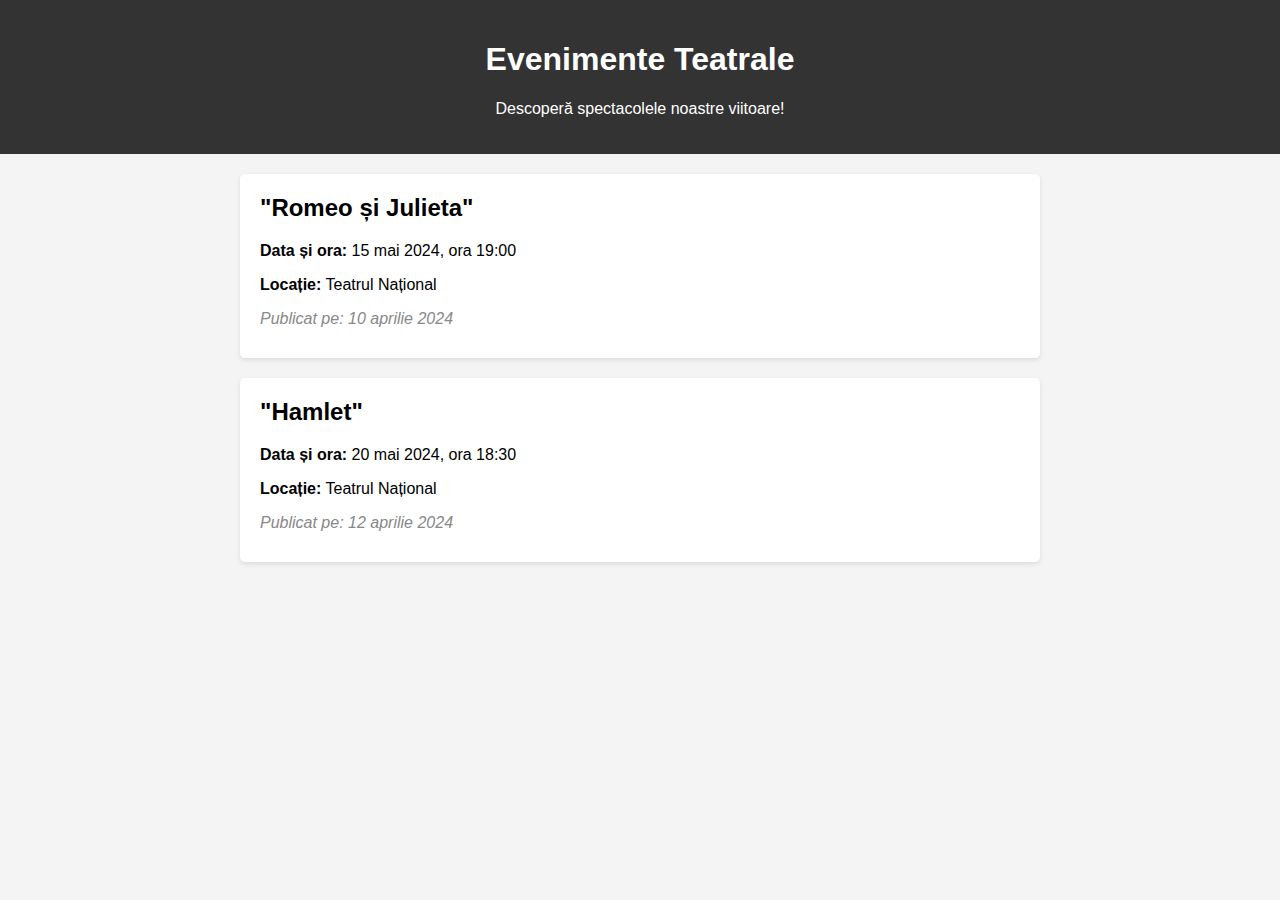
==== evenimente.html @ 4bb1abd0 "Terminat" ====
<!DOCTYPE html>
<html lang="ro">
<head>
    <meta charset="UTF-8">
    <meta name="viewport" content="width=device-width, initial-scale=1.0">
    <title>Evenimente Teatrale</title>
    <style>
        body {
            font-family: Arial, sans-serif;
            margin: 0;
            padding: 0;
            background-color: #f4f4f4;
        }
        header {
            background-color: #333;
            color: #fff;
            padding: 20px 0;
            text-align: center;
        }
        .container {
            max-width: 800px;
            margin: 20px auto;
            padding: 0 20px;
        }
        .event {
            background-color: #fff;
            border-radius: 5px;
            padding: 20px;
            margin-bottom: 20px;
            box-shadow: 0 2px 5px rgba(0, 0, 0, 0.1);
        }
        .event h2 {
            margin-top: 0;
        }
        .event p {
            margin-bottom: 10px;
        }
        .event .date {
            font-style: italic;
            color: #888;
        }
        .button {
            display: inline-block;
            padding: 10px 20px;
            background-color: #333;
            color: #fff;
            text-decoration: none;
            border-radius: 5px;
            transition: background-color 0.3s ease;
        }
        .button:hover {
            background-color: #555;
        }
    </style>
</head>
<body>
    <header>
        <h1>Evenimente Teatrale</h1>
        <p>Descoperă spectacolele noastre viitoare!</p>
    </header>
    <div class="container">
        <div class="event">
            <h2>"Romeo și Julieta"</h2>
            <p><strong>Data și ora:</strong> 15 mai 2024, ora 19:00</p>
            <p><strong>Locație:</strong> Teatrul Național</p>
            <p class="date">Publicat pe: 10 aprilie 2024</p>
        </div>
        <div class="event">
            <h2>"Hamlet"</h2>
            <p><strong>Data și ora:</strong> 20 mai 2024, ora 18:30</p>
            <p><strong>Locație:</strong> Teatrul Național</p>
            <p class="date">Publicat pe: 12 aprilie 2024</p>
        </div>
    </div>
</body>
</html>
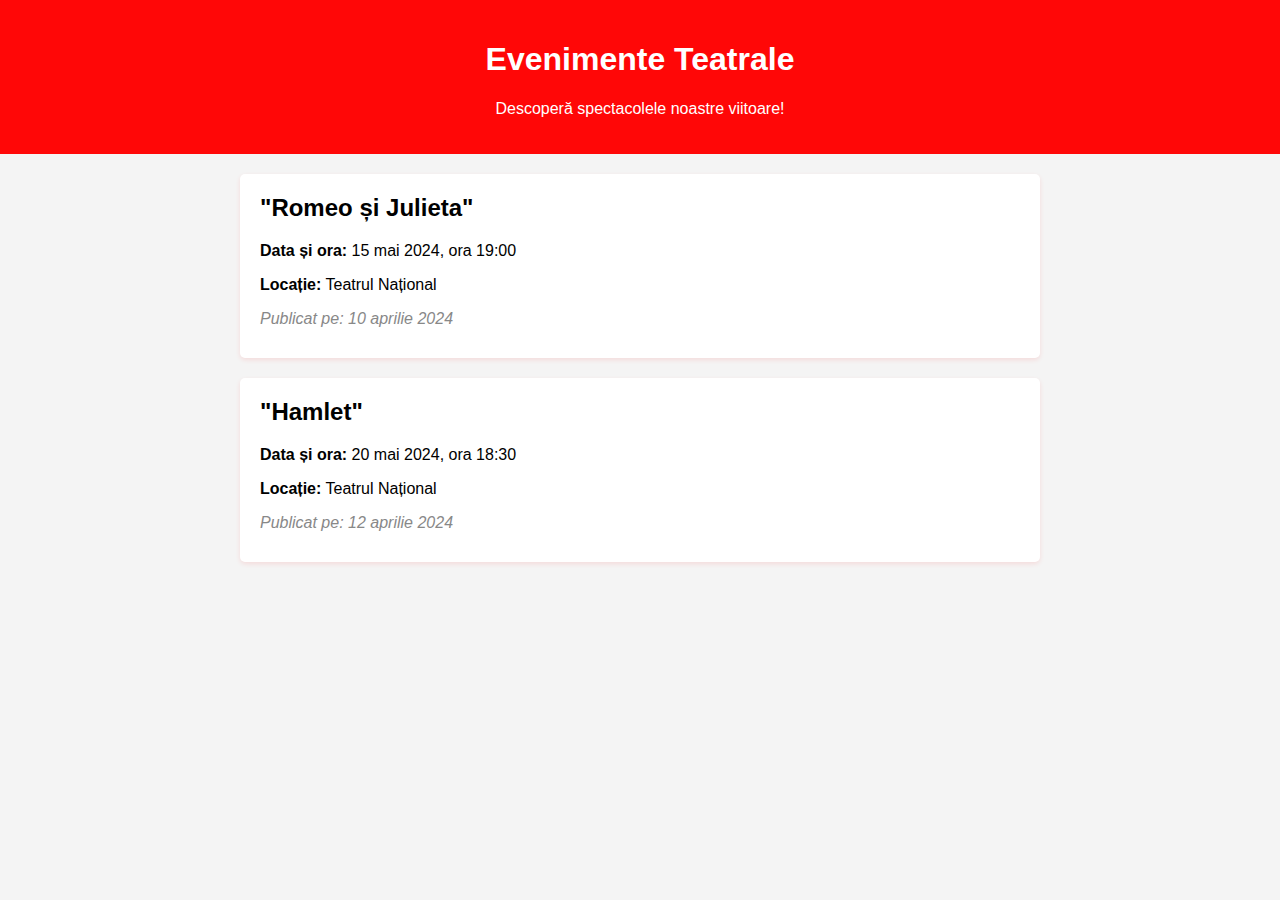
==== commit c0edc92f: "Design changes" ====
--- a/evenimente.html
+++ b/evenimente.html
@@ -12,7 +12,7 @@
             background-color: #f4f4f4;
         }
         header {
-            background-color: #333;
+            background-color: #ff0707;
             color: #fff;
             padding: 20px 0;
             text-align: center;
@@ -27,7 +27,7 @@
             border-radius: 5px;
             padding: 20px;
             margin-bottom: 20px;
-            box-shadow: 0 2px 5px rgba(0, 0, 0, 0.1);
+            box-shadow: 0 2px 5px rgba(255, 0, 0, 0.1);
         }
         .event h2 {
             margin-top: 0;
@@ -42,7 +42,7 @@
         .button {
             display: inline-block;
             padding: 10px 20px;
-            background-color: #333;
+            background-color: #ff0000;
             color: #fff;
             text-decoration: none;
             border-radius: 5px;
